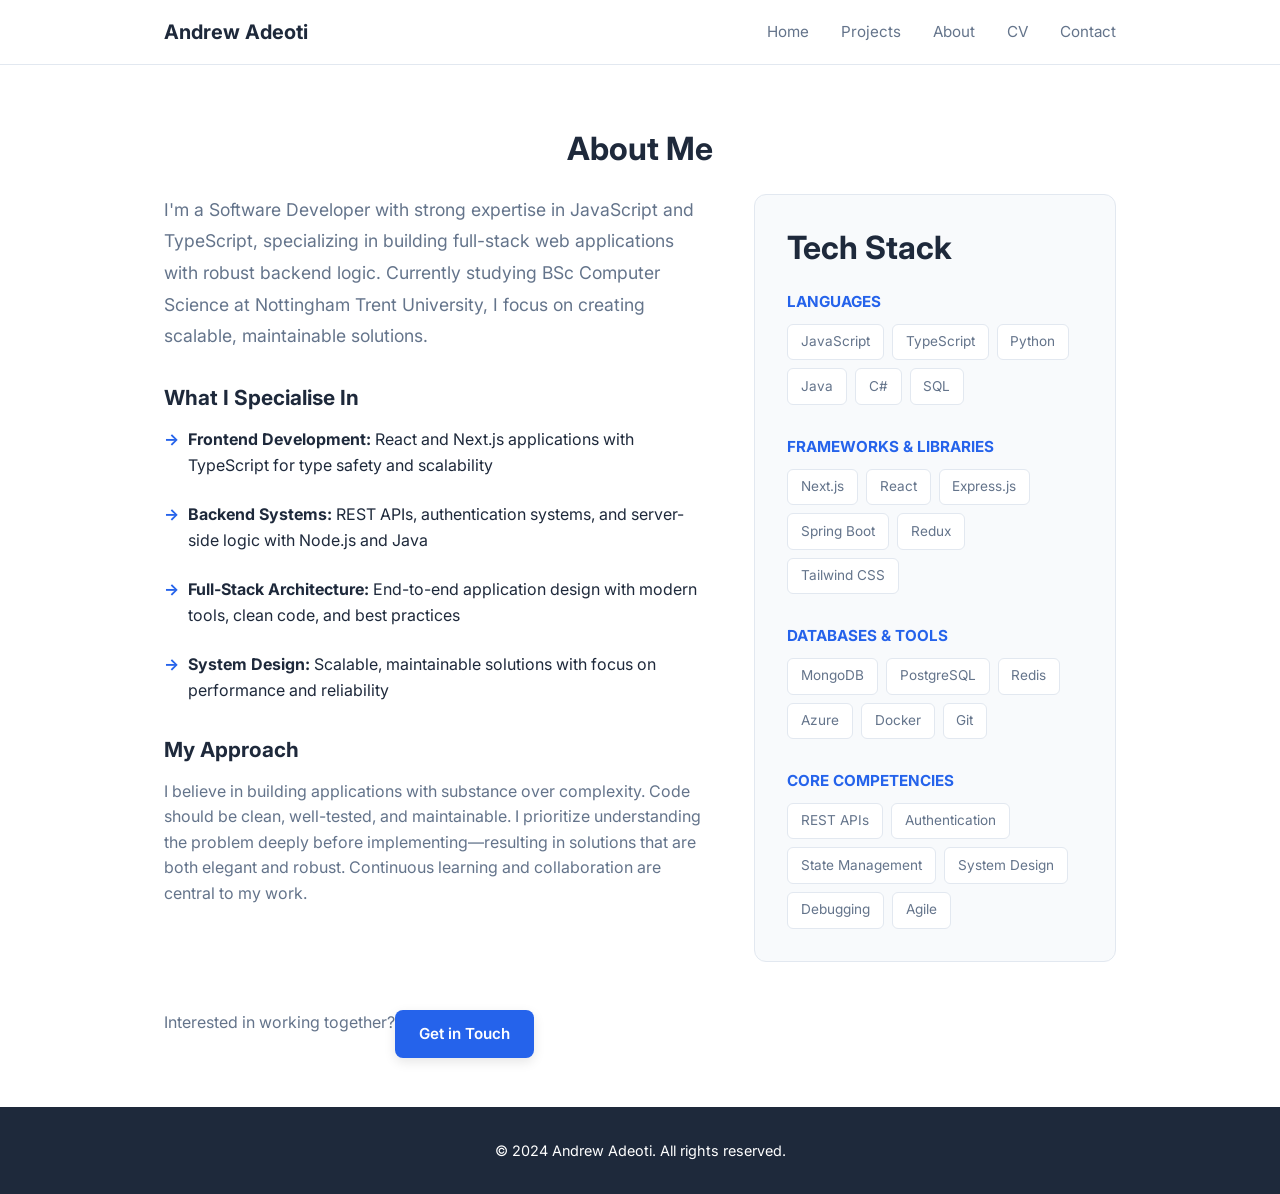
==== about.html @ a15bc528 "Update portfolio: add GitHub repositories link, profile image to homepage" ====
<!DOCTYPE html>
<html lang="en">
<head>
    <meta charset="UTF-8">
    <meta name="viewport" content="width=device-width, initial-scale=1.0">
    <title>About Andrew Adeoti - Software Developer</title>
    <link rel="stylesheet" href="styles.css">
    <link href="https://fonts.googleapis.com/css2?family=Inter:wght@400;500;600;700&display=swap" rel="stylesheet">
    <link rel="stylesheet" href="https://cdnjs.cloudflare.com/ajax/libs/font-awesome/6.0.0/css/all.min.css">
</head>
<body>
    <!-- Navigation -->
    <nav class="navbar">
        <div class="nav-container">
            <a href="index.html" class="nav-logo">Andrew Adeoti</a>
            <ul class="nav-menu">
                <li><a href="index.html" class="nav-link">Home</a></li>
                <li><a href="projects.html" class="nav-link">Projects</a></li>
                <li><a href="about.html" class="nav-link">About</a></li>
                <li><a href="cv.html" class="nav-link">CV</a></li>
                <li><a href="index.html#contact" class="nav-link">Contact</a></li>
            </ul>
            <div class="nav-theme-toggle" style="display: none;">
                <button class="theme-toggle" aria-label="Toggle dark mode">
                    <i class="fas fa-sun"></i>
                </button>
            </div>
            <div class="hamburger">
                <span class="bar"></span>
                <span class="bar"></span>
                <span class="bar"></span>
            </div>
        </div>
    </nav>

    <main style="padding-top: 80px;">
        <!-- About Section -->
        <section class="about-full">
            <div class="container">
                <h1 class="section-title">About Me</h1>
                
                <div class="about-content">
                    <div class="about-intro">
                        <p style="font-size: 1.1rem; line-height: 1.8; margin-bottom: 1.5rem;">
                            I'm a Software Developer with strong expertise in JavaScript and TypeScript, specializing in building full-stack web applications with robust backend logic. Currently studying BSc Computer Science at Nottingham Trent University, I focus on creating scalable, maintainable solutions.
                        </p>
                        
                        <h2 style="margin-top: 2rem; margin-bottom: 1rem;">What I Specialise In</h2>
                        <ul class="specialties-list">
                            <li><strong>Frontend Development:</strong> React and Next.js applications with TypeScript for type safety and scalability</li>
                            <li><strong>Backend Systems:</strong> REST APIs, authentication systems, and server-side logic with Node.js and Java</li>
                            <li><strong>Full-Stack Architecture:</strong> End-to-end application design with modern tools, clean code, and best practices</li>
                            <li><strong>System Design:</strong> Scalable, maintainable solutions with focus on performance and reliability</li>
                        </ul>

                        <h2 style="margin-top: 2rem; margin-bottom: 1rem;">My Approach</h2>
                        <p style="color: var(--text-secondary);">
                            I believe in building applications with substance over complexity. Code should be clean, well-tested, and maintainable. I prioritize understanding the problem deeply before implementing—resulting in solutions that are both elegant and robust. Continuous learning and collaboration are central to my work.
                        </p>
                    </div>

                    <div class="about-tech-stack">
                        <h2 style="margin-bottom: 1.5rem;">Tech Stack</h2>
                        
                        <div class="stack-group">
                            <h3 style="font-size: 0.95rem; color: var(--primary); text-transform: uppercase; font-weight: 700; margin-bottom: 0.75rem;">Languages</h3>
                            <div class="skill-badges">
                                <span>JavaScript</span>
                                <span>TypeScript</span>
                                <span>Python</span>
                                <span>Java</span>
                                <span>C#</span>
                                <span>SQL</span>
                            </div>
                        </div>

                        <div class="stack-group">
                            <h3 style="font-size: 0.95rem; color: var(--primary); text-transform: uppercase; font-weight: 700; margin-bottom: 0.75rem;">Frameworks & Libraries</h3>
                            <div class="skill-badges">
                                <span>Next.js</span>
                                <span>React</span>
                                <span>Express.js</span>
                                <span>Spring Boot</span>
                                <span>Redux</span>
                                <span>Tailwind CSS</span>
                            </div>
                        </div>

                        <div class="stack-group">
                            <h3 style="font-size: 0.95rem; color: var(--primary); text-transform: uppercase; font-weight: 700; margin-bottom: 0.75rem;">Databases & Tools</h3>
                            <div class="skill-badges">
                                <span>MongoDB</span>
                                <span>PostgreSQL</span>
                                <span>Redis</span>
                                <span>Azure</span>
                                <span>Docker</span>
                                <span>Git</span>
                            </div>
                        </div>

                        <div class="stack-group">
                            <h3 style="font-size: 0.95rem; color: var(--primary); text-transform: uppercase; font-weight: 700; margin-bottom: 0.75rem;">Core Competencies</h3>
                            <div class="skill-badges">
                                <span>REST APIs</span>
                                <span>Authentication</span>
                                <span>State Management</span>
                                <span>System Design</span>
                                <span>Debugging</span>
                                <span>Agile</span>
                            </div>
                        </div>
                    </div>
                </div>

                <div class="about-cta" style="margin-top: 3rem; text-align: center;">
                    <p style="margin-bottom: 1.5rem;">Interested in working together?</p>
                    <a href="/" class="btn btn-primary">Get in Touch</a>
                </div>
            </div>
        </section>
    </main>

    <!-- Footer -->
    <footer class="footer">
        <div class="container">
            <p>&copy; 2024 Andrew Adeoti. All rights reserved.</p>
        </div>
    </footer>

    <script src="script.js"></script>
</body>
</html>
---- styles.css ----
/* ====== VARIABLES & THEME ====== */
:root {
    --primary: #2563eb;
    --primary-dark: #1e40af;
    --bg-primary: #ffffff;
    --bg-secondary: #f8fafc;
    --text-primary: #1e293b;
    --text-secondary: #64748b;
    --border: #e2e8f0;
    --shadow-sm: 0 1px 2px 0 rgba(0, 0, 0, 0.05);
    --shadow-md: 0 4px 12px 0 rgba(0, 0, 0, 0.1);
    
    --spacing-xs: 0.5rem;
    --spacing-sm: 1rem;
    --spacing-md: 1.5rem;
    --spacing-lg: 2rem;
    --spacing-xl: 3rem;
}

html[data-theme="dark"] {
    --bg-primary: #0f172a;
    --bg-secondary: #1e293b;
    --text-primary: #f1f5f9;
    --text-secondary: #cbd5e1;
    --border: #334155;
}

/* ====== RESET & BASE ====== */
* {
    margin: 0;
    padding: 0;
    box-sizing: border-box;
}

html {
    scroll-behavior: smooth;
}

body {
    font-family: 'Inter', -apple-system, BlinkMacSystemFont, 'Segoe UI', sans-serif;
    line-height: 1.6;
    color: var(--text-primary);
    background-color: var(--bg-primary);
    transition: background-color 0.3s, color 0.3s;
}

.container {
    max-width: 1000px;
    margin: 0 auto;
    padding: 0 var(--spacing-md);
}

/* ====== TYPOGRAPHY ====== */
h1, h2, h3 {
    line-height: 1.3;
    font-weight: 700;
}

h1 {
    font-size: 2.5rem;
}

h2 {
    font-size: 2rem;
}

h3 {
    font-size: 1.25rem;
}

p {
    color: var(--text-secondary);
    margin-bottom: var(--spacing-sm);
}

a {
    color: var(--primary);
    text-decoration: none;
    transition: color 0.2s;
}

a:hover {
    color: var(--primary-dark);
}

/* ====== NAVIGATION ====== */
.navbar {
    position: fixed;
    top: 0;
    width: 100%;
    background: var(--bg-primary);
    border-bottom: 1px solid var(--border);
    z-index: 1000;
    backdrop-filter: blur(10px);
    background-color: rgba(255, 255, 255, 0.95);
}

html[data-theme="dark"] .navbar {
    background-color: rgba(15, 23, 42, 0.95);
}

.nav-container {
    max-width: 1000px;
    margin: 0 auto;
    padding: 0 var(--spacing-md);
    display: flex;
    justify-content: space-between;
    align-items: center;
    height: 64px;
}

.nav-logo {
    font-weight: 700;
    font-size: 1.25rem;
    color: var(--text-primary);
}

.nav-menu {
    display: flex;
    list-style: none;
    gap: var(--spacing-lg);
}

.nav-link {
    color: var(--text-secondary);
    font-size: 0.95rem;
    transition: color 0.2s;
}

.nav-link:hover {
    color: var(--primary);
}

.nav-theme-toggle {
    margin-left: var(--spacing-md);
}

.theme-toggle {
    background: none;
    border: none;
    color: var(--text-primary);
    font-size: 1.25rem;
    cursor: pointer;
    padding: var(--spacing-xs);
    border-radius: 0.5rem;
    transition: background 0.2s;
}

.theme-toggle:hover {
    background: var(--bg-secondary);
}

.hamburger {
    display: none;
    flex-direction: column;
    gap: 4px;
    cursor: pointer;
}

.bar {
    width: 24px;
    height: 2.5px;
    background: var(--text-primary);
    transition: 0.3s;
}

/* ====== SECTIONS ====== */
section {
    padding: var(--spacing-xl) 0;
}

.section-title {
    font-size: 2rem;
    text-align: center;
    margin-bottom: var(--spacing-md);
    color: var(--text-primary);
}

.section-subtitle {
    text-align: center;
    color: var(--text-secondary);
    margin-bottom: var(--spacing-xl);
}

/* ====== HERO ====== */
.hero {
    padding-top: 140px;
    padding-bottom: var(--spacing-xl);
    background: var(--bg-secondary);
}

.hero-content {
    text-align: center;
}

.hero-title {
    font-size: 3rem;
    margin-bottom: var(--spacing-md);
    color: var(--text-primary);
}

.hero-subtitle {
    font-size: 1.25rem;
    color: var(--primary);
    margin-bottom: var(--spacing-sm);
    font-weight: 600;
}

.hero-description {
    font-size: 1.05rem;
    color: var(--text-secondary);
    max-width: 600px;
    margin: 0 auto var(--spacing-lg);
    line-height: 1.8;
}

.hero-buttons {
    display: flex;
    gap: var(--spacing-sm);
    justify-content: center;
    flex-wrap: wrap;
}

/* ====== BUTTONS ====== */
.btn {
    padding: 0.75rem 1.5rem;
    border-radius: 0.5rem;
    font-weight: 600;
    font-size: 0.95rem;
    display: inline-flex;
    align-items: center;
    gap: 0.5rem;
    transition: all 0.2s;
    border: none;
    cursor: pointer;
}

.btn-primary {
    background: var(--primary);
    color: white;
    box-shadow: var(--shadow-md);
}

.btn-primary:hover {
    background: var(--primary-dark);
    box-shadow: var(--shadow-md);
    transform: translateY(-1px);
}

.btn-secondary {
    background: var(--bg-secondary);
    color: var(--text-primary);
    border: 2px solid var(--border);
}

.btn-secondary:hover {
    border-color: var(--primary);
    color: var(--primary);
}

/* ====== SKILLS PREVIEW ====== */
.skills-preview {
    background: var(--bg-primary);
}

.skills-grid {
    display: grid;
    grid-template-columns: repeat(auto-fit, minmax(280px, 1fr));
    gap: var(--spacing-lg);
    margin-bottom: var(--spacing-lg);
}

.skill-category {
    background: var(--bg-secondary);
    padding: var(--spacing-md);
    border-radius: 0.75rem;
    border: 1px solid var(--border);
}

.skill-category h3 {
    font-size: 1.1rem;
    margin-bottom: var(--spacing-sm);
    color: var(--text-primary);
}

.skill-category p {
    font-size: 0.95rem;
    color: var(--text-secondary);
    margin: 0;
}

.skills-cta {
    text-align: center;
}

.link-arrow {
    font-weight: 600;
    color: var(--primary);
    display: inline-flex;
    align-items: center;
    gap: 0.5rem;
    transition: gap 0.2s;
}

.link-arrow:hover {
    gap: 0.75rem;
}

/* ====== FEATURED PROJECTS ====== */
.featured-projects {
    background: var(--bg-secondary);
}

.projects-grid {
    display: grid;
    grid-template-columns: repeat(auto-fit, minmax(330px, 1fr));
    gap: var(--spacing-lg);
    margin-bottom: var(--spacing-lg);
}

.project-card {
    background: var(--bg-primary);
    border: 1px solid var(--border);
    border-radius: 0.75rem;
    padding: var(--spacing-lg);
    transition: all 0.3s;
}

.project-card:hover {
    border-color: var(--primary);
    box-shadow: var(--shadow-md);
    transform: translateY(-2px);
}

.project-card-header {
    display: flex;
    justify-content: space-between;
    align-items: flex-start;
    margin-bottom: var(--spacing-md);
}

.project-card-header h3 {
    margin: 0;
    color: var(--text-primary);
}

.project-year {
    font-size: 0.85rem;
    color: var(--text-secondary);
    background: var(--bg-secondary);
    padding: 0.25rem 0.75rem;
    border-radius: 0.375rem;
}

.project-card-description {
    color: var(--text-secondary);
    margin-bottom: var(--spacing-md);
    font-size: 0.95rem;
    line-height: 1.7;
}

.project-card-substance {
    margin-bottom: var(--spacing-md);
    padding-bottom: var(--spacing-md);
    border-bottom: 1px solid var(--border);
}

.substance-item {
    margin-bottom: var(--spacing-sm);
}

.substance-item strong {
    color: var(--primary);
    font-weight: 600;
    display: block;
    margin-bottom: 0.25rem;
    font-size: 0.85rem;
    text-transform: uppercase;
}

.substance-item span {
    color: var(--text-secondary);
    font-size: 0.95rem;
    line-height: 1.6;
}

.project-card-tech {
    display: flex;
    flex-wrap: wrap;
    gap: 0.5rem;
    margin-bottom: var(--spacing-md);
}

.project-card-tech span {
    font-size: 0.8rem;
    background: var(--bg-secondary);
    color: var(--text-secondary);
    padding: 0.4rem 0.8rem;
    border-radius: 0.375rem;
}

.project-card-links {
    display: flex;
    gap: var(--spacing-sm);
}

.project-card-links a {
    font-size: 0.9rem;
    font-weight: 600;
    color: var(--primary);
    display: flex;
    align-items: center;
    gap: 0.35rem;
    transition: gap 0.2s;
}

.project-card-links a:hover {
    gap: 0.5rem;
}

.projects-cta {
    text-align: center;
}

/* ====== ABOUT PREVIEW ====== */
.about-preview {
    background: var(--bg-primary);
}

.about-grid {
    display: grid;
    grid-template-columns: 1fr 1fr;
    gap: var(--spacing-xl);
    align-items: center;
}

.about-text p {
    font-size: 1rem;
    line-height: 1.8;
    color: var(--text-secondary);
    margin-bottom: var(--spacing-md);
}

.about-text p:last-child {
    margin-bottom: 0;
}

.about-cta {
    display: flex;
    align-items: flex-start;
}

/* ====== CONTACT ====== */
.contact {
    background: var(--bg-secondary);
}

.contact-wrapper {
    display: grid;
    grid-template-columns: 1fr 1fr;
    gap: var(--spacing-xl);
    margin-bottom: var(--spacing-xl);
}

.contact-info {
    display: flex;
    flex-direction: column;
    gap: var(--spacing-md);
}

.contact-info p {
    margin: 0;
    color: var(--text-secondary);
}

.contact-info strong {
    color: var(--text-primary);
}

.social-links {
    display: flex;
    gap: var(--spacing-md);
    margin-top: var(--spacing-md);
}

.social-links a {
    display: flex;
    align-items: center;
    justify-content: center;
    width: 44px;
    height: 44px;
    background: var(--bg-primary);
    border-radius: 0.5rem;
    color: var(--text-secondary);
    transition: all 0.2s;
}

.social-links a:hover {
    background: var(--primary);
    color: white;
    transform: translateY(-2px);
}

.contact-form {
    background: var(--bg-primary);
    border: 1px solid var(--border);
    border-radius: 0.75rem;
    padding: var(--spacing-lg);
}

.form-group {
    margin-bottom: var(--spacing-md);
}

.form-group input,
.form-group textarea {
    width: 100%;
    padding: 0.75rem;
    border: 1px solid var(--border);
    border-radius: 0.5rem;
    font-family: inherit;
    font-size: 0.95rem;
    color: var(--text-primary);
    background: var(--bg-primary);
    transition: border 0.2s;
}

.form-group textarea {
    resize: vertical;
    min-height: 120px;
}

.form-group input::placeholder,
.form-group textarea::placeholder {
    color: var(--text-secondary);
}

.form-group input:focus,
.form-group textarea:focus {
    outline: none;
    border-color: var(--primary);
    box-shadow: 0 0 0 3px rgba(37, 99, 235, 0.1);
}

/* ====== FOOTER ====== */
.footer {
    background: var(--text-primary);
    color: white;
    text-align: center;
    padding: var(--spacing-lg) 0;
    font-size: 0.9rem;
}

.footer p {
    margin: 0;
    color: white;
}

/* ====== RESPONSIVE ====== */
@media (max-width: 768px) {
    .hamburger {
        display: flex;
        margin-left: auto;
        margin-right: var(--spacing-sm);
    }

    .nav-menu {
        position: fixed;
        left: -100%;
        top: 64px;
        flex-direction: column;
        background-color: var(--bg-primary);
        width: 100%;
        text-align: center;
        transition: 0.3s;
        gap: 0;
        border-bottom: 1px solid var(--border);
    }

    .nav-menu.active {
        left: 0;
    }

    .nav-menu li {
        padding: var(--spacing-md) 0;
    }

    .hero-title {
        font-size: 2rem;
    }

    .hero-subtitle {
        font-size: 1rem;
    }

    .hero-buttons {
        flex-direction: column;
        align-items: center;
    }

    .about-grid,
    .contact-wrapper {
        grid-template-columns: 1fr;
    }

    .projects-grid,
    .skills-grid {
        grid-template-columns: 1fr;
    }

    section {
        padding: var(--spacing-lg) 0;
    }

    h1 {
        font-size: 2rem;
    }

    h2 {
        font-size: 1.5rem;
    }
}

@media (max-width: 480px) {
    .container {
        padding: 0 1rem;
    }

    .nav-container {
        padding: 0 1rem;
    }

    .nav-menu {
        gap: 0;
    }

    .hero-title {
        font-size: 1.5rem;
    }

    .hero-buttons {
        flex-direction: column;
        width: 100%;
    }

    .btn {
        width: 100%;
        justify-content: center;
    }

    .section-title {
        font-size: 1.5rem;
    }
}

/* ====== UTILITIES ====== */
@keyframes fadeIn {
    from {
        opacity: 0;
        transform: translateY(10px);
    }
    to {
        opacity: 1;
        transform: translateY(0);
    }
}

.project-card {
    animation: fadeIn 0.3s ease-out;
}

/* ====== SCROLLBAR ====== */
::-webkit-scrollbar {
    width: 8px;
}

::-webkit-scrollbar-track {
    background: var(--bg-secondary);
}

::-webkit-scrollbar-thumb {
    background: var(--text-secondary);
    border-radius: 4px;
}

::-webkit-scrollbar-thumb:hover {
    background: var(--primary);
}

/* ====== ABOUT PAGE ====== */
.about-full {
    background: var(--bg-primary);
}

.about-content {
    display: grid;
    grid-template-columns: 1.5fr 1fr;
    gap: var(--spacing-xl);
    margin-bottom: var(--spacing-xl);
}

.about-intro h2 {
    font-size: 1.3rem;
    margin-top: var(--spacing-lg);
    margin-bottom: var(--spacing-md);
    color: var(--text-primary);
}

.specialties-list {
    list-style: none;
    padding: 0;
}

.specialties-list li {
    margin-bottom: var(--spacing-md);
    padding-left: 1.5rem;
    position: relative;
}

.specialties-list li::before {
    content: "→";
    position: absolute;
    left: 0;
    color: var(--primary);
    font-weight: 700;
}

.about-tech-stack {
    background: var(--bg-secondary);
    padding: var(--spacing-lg);
    border-radius: 0.75rem;
    border: 1px solid var(--border);
    height: fit-content;
}

.stack-group {
    margin-bottom: var(--spacing-lg);
}

.stack-group:last-child {
    margin-bottom: 0;
}

.skill-badges {
    display: flex;
    flex-wrap: wrap;
    gap: 0.5rem;
}

.skill-badges span {
    background: var(--bg-primary);
    border: 1px solid var(--border);
    color: var(--text-secondary);
    padding: 0.4rem 0.8rem;
    border-radius: 0.375rem;
    font-size: 0.85rem;
    transition: all 0.2s;
}

.skill-badges span:hover {
    border-color: var(--primary);
    color: var(--primary);
}

@media (max-width: 768px) {
    .about-content {
        grid-template-columns: 1fr;
    }
}

/* ====== CV PAGE ====== */
.cv-page {
    background: var(--bg-primary);
}

.cv-header {
    margin-bottom: var(--spacing-xl);
    padding-bottom: var(--spacing-lg);
    border-bottom: 2px solid var(--border);
}

.cv-header h1 {
    margin-bottom: var(--spacing-xs);
}

.cv-role {
    font-size: 1.2rem;
    color: var(--primary);
    margin-bottom: var(--spacing-md);
}

.cv-contact {
    display: flex;
    flex-wrap: wrap;
    gap: var(--spacing-md);
    color: var(--text-secondary);
    font-size: 0.95rem;
}

.cv-contact span {
    display: flex;
    align-items: center;
    gap: 0.35rem;
}

.cv-contact a {
    color: var(--primary);
}

.cv-download {
    margin-bottom: var(--spacing-lg);
}

.cv-section {
    margin-bottom: var(--spacing-xl);
}

.cv-title {
    font-size: 1.3rem;
    margin-bottom: var(--spacing-lg);
    color: var(--text-primary);
    padding-bottom: var(--spacing-md);
    border-bottom: 2px solid var(--border);
}

.cv-entry {
    margin-bottom: var(--spacing-lg);
}

.cv-entry-header {
    display: flex;
    justify-content: space-between;
    align-items: flex-start;
    margin-bottom: var(--spacing-sm);
}

.cv-entry h3 {
    font-size: 1.1rem;
    margin: 0;
    color: var(--text-primary);
}

.cv-date {
    font-size: 0.9rem;
    color: var(--text-secondary);
    background: var(--bg-secondary);
    padding: 0.35rem 0.75rem;
    border-radius: 0.375rem;
    white-space: nowrap;
}

.cv-institution {
    color: var(--primary);
    font-weight: 600;
    margin-bottom: var(--spacing-sm);
}

.cv-description {
    color: var(--text-secondary);
    margin-bottom: 0;
}

.cv-bullet-list {
    list-style: none;
    padding: 0;
    margin: var(--spacing-md) 0;
}

.cv-bullet-list li {
    padding-left: 1.5rem;
    margin-bottom: 0.5rem;
    color: var(--text-secondary);
    position: relative;
}

.cv-bullet-list li::before {
    content: "✓";
    position: absolute;
    left: 0;
    color: var(--primary);
    font-weight: 700;
}

.cv-skills-grid {
    display: grid;
    grid-template-columns: repeat(auto-fit, minmax(200px, 1fr));
    gap: var(--spacing-lg);
}

.cv-skills-grid h4 {
    font-size: 0.95rem;
    color: var(--text-primary);
}

.cv-skills-grid p {
    font-size: 0.9rem;
    color: var(--text-secondary);
    margin: 0;
}

/* ====== PROJECTS PAGE ====== */
.projects-full {
    background: var(--bg-primary);
}

.detailed-project {
    margin-bottom: var(--spacing-xl);
    padding: var(--spacing-lg);
    background: var(--bg-secondary);
    border-radius: 0.75rem;
    border: 1px solid var(--border);
    position: relative;
}

.project-number {
    position: absolute;
    top: var(--spacing-md);
    right: var(--spacing-md);
    font-size: 3rem;
    font-weight: 700;
    color: var(--border);
    opacity: 0.5;
}

.detailed-project h2 {
    font-size: 1.8rem;
    margin-bottom: var(--spacing-md);
    color: var(--text-primary);
}

.project-meta {
    display: flex;
    flex-wrap: wrap;
    gap: 0.5rem;
    margin-bottom: var(--spacing-lg);
}

.badge {
    background: var(--primary);
    color: white;
    padding: 0.3rem 0.7rem;
    border-radius: 0.375rem;
    font-size: 0.8rem;
    font-weight: 600;
}

.project-details {
    display: grid;
    grid-template-columns: 2fr 1fr;
    gap: var(--spacing-lg);
}

.project-list {
    list-style: none;
    padding: 0;
    margin: var(--spacing-md) 0;
}

.project-list li {
    padding-left: 1.5rem;
    margin-bottom: 0.5rem;
    color: var(--text-secondary);
    position: relative;
}

.project-list li::before {
    content: "→";
    position: absolute;
    left: 0;
    color: var(--primary);
    font-weight: 700;
}

.tech-list {
    display: flex;
    flex-wrap: wrap;
    gap: 0.5rem;
}

.tech-list span {
    background: var(--bg-primary);
    border: 1px solid var(--border);
    color: var(--text-secondary);
    padding: 0.4rem 0.8rem;
    border-radius: 0.375rem;
    font-size: 0.85rem;
}

.impact-list {
    list-style: none;
    padding: 0;
    margin: 0;
}

.impact-list li {
    padding-left: 1.25rem;
    margin-bottom: 0.5rem;
    color: var(--text-secondary);
    font-size: 0.9rem;
    position: relative;
}

.impact-list li::before {
    content: "🎯";
    position: absolute;
    left: 0;
}

.project-links {
    display: flex;
    gap: 0.5rem;
    flex-wrap: wrap;
}

@media (max-width: 768px) {
    .project-details {
        grid-template-columns: 1fr;
    }
    
    .detailed-project {
        padding: var(--spacing-md);
    }
    
    .project-number {
        font-size: 2rem;
    }
}

/* ====== SKILLS PAGE ====== */
.skills-page {
    background: var(--bg-primary);
}

.skill-category-section {
    margin-bottom: var(--spacing-xl);
}

.category-heading {
    font-size: 1.5rem;
    margin-bottom: var(--spacing-lg);
    color: var(--text-primary);
    padding-bottom: var(--spacing-md);
    border-bottom: 2px solid var(--border);
}

.skills-showcase {
    display: grid;
    grid-template-columns: repeat(auto-fit, minmax(280px, 1fr));
    gap: var(--spacing-lg);
    margin-bottom: var(--spacing-xl);
}

.skill-item {
    background: var(--bg-secondary);
    padding: var(--spacing-md);
    border-radius: 0.75rem;
    border: 1px solid var(--border);
}

.skill-item h3 {
    font-size: 1rem;
    margin-bottom: var(--spacing-sm);
    color: var(--text-primary);
}

.skill-bar {
    width: 100%;
    height: 6px;
    background: var(--border);
    border-radius: 3px;
    overflow: hidden;
    margin-bottom: var(--spacing-sm);
}

.skill-fill {
    height: 100%;
    background: var(--primary);
    border-radius: 3px;
    transition: width 0.3s;
}

.skill-desc {
    font-size: 0.85rem;
    color: var(--text-secondary);
    margin: 0;
}

.practices-grid {
    display: grid;
    grid-template-columns: repeat(auto-fit, minmax(260px, 1fr));
    gap: var(--spacing-lg);
}

.practice-card {
    background: var(--bg-secondary);
    padding: var(--spacing-lg);
    border-radius: 0.75rem;
    border: 1px solid var(--border);
    transition: all 0.3s;
}

.practice-card:hover {
    border-color: var(--primary);
    transform: translateY(-2px);
}

.practice-card h3 {
    font-size: 1rem;
    margin-bottom: var(--spacing-sm);
    color: var(--primary);
    display: flex;
    align-items: center;
    gap: 0.5rem;
}

.practice-card p {
    font-size: 0.9rem;
    margin: 0;
    color: var(--text-secondary);
}
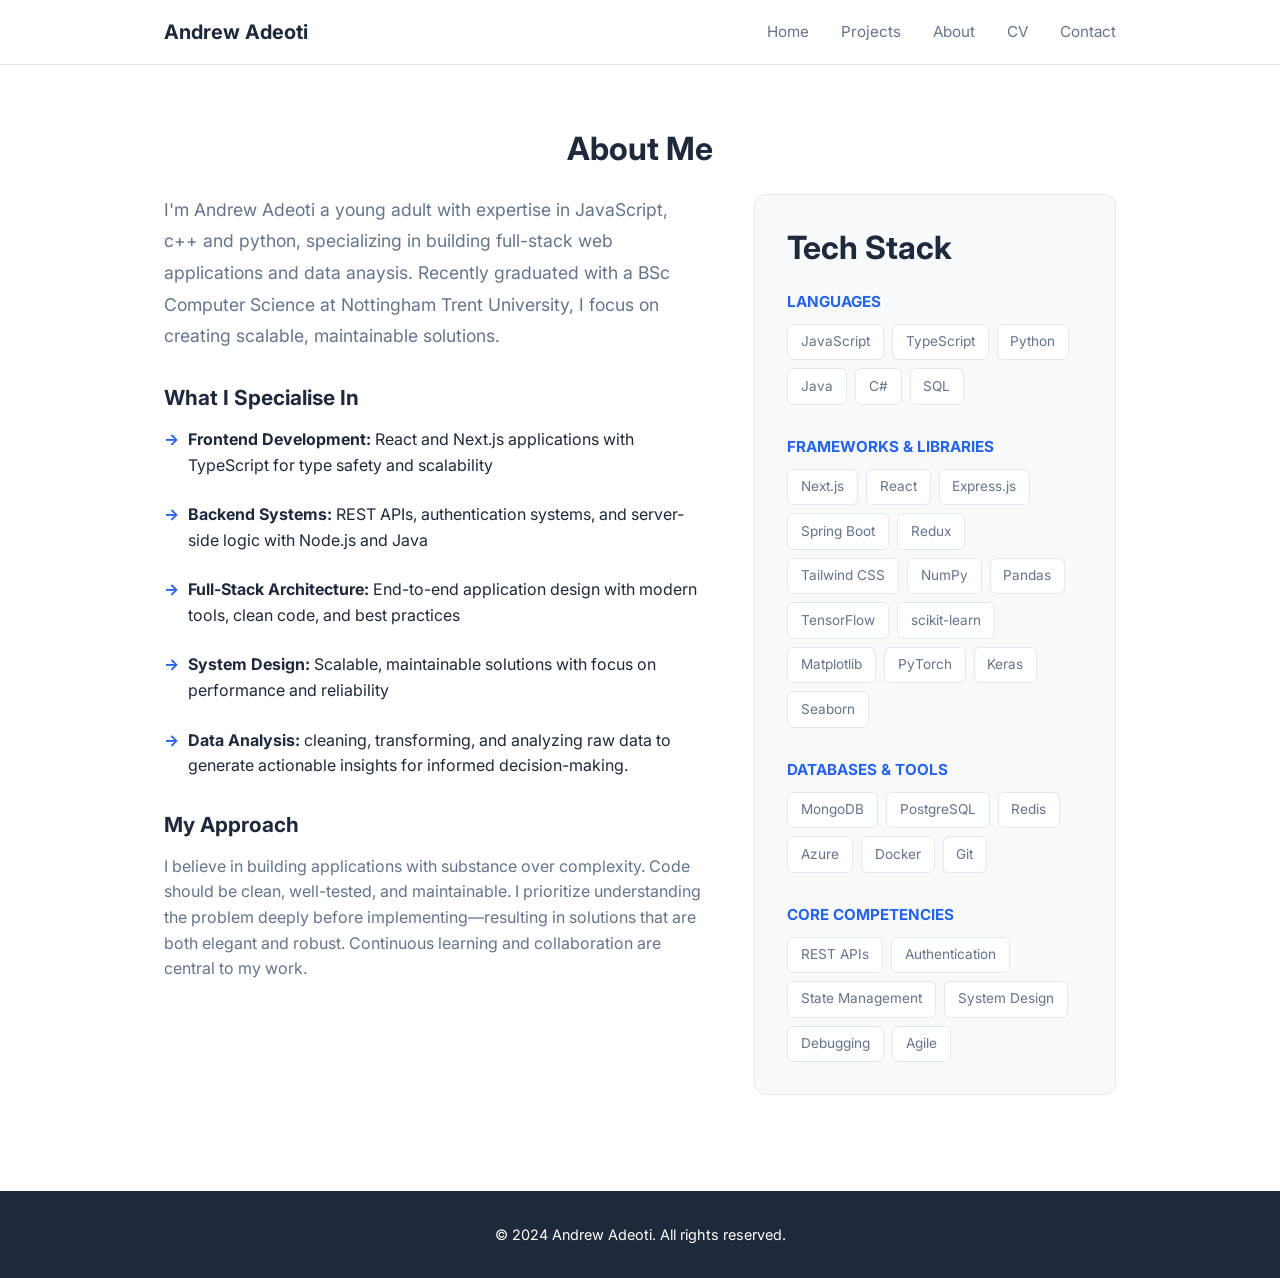
==== commit 3b552f86: "Remove emojis from documentation files" ====
--- a/about.html
+++ b/about.html
@@ -42,7 +42,7 @@
                 <div class="about-content">
                     <div class="about-intro">
                         <p style="font-size: 1.1rem; line-height: 1.8; margin-bottom: 1.5rem;">
-                            I'm a Software Developer with strong expertise in JavaScript and TypeScript, specializing in building full-stack web applications with robust backend logic. Currently studying BSc Computer Science at Nottingham Trent University, I focus on creating scalable, maintainable solutions.
+                            I'm Andrew Adeoti a young adult with expertise in JavaScript, c++ and python, specializing in building full-stack web applications and data anaysis. Recently graduated with a BSc Computer Science at Nottingham Trent University, I focus on creating scalable, maintainable solutions.
                         </p>
                         
                         <h2 style="margin-top: 2rem; margin-bottom: 1rem;">What I Specialise In</h2>
@@ -51,6 +51,7 @@
                             <li><strong>Backend Systems:</strong> REST APIs, authentication systems, and server-side logic with Node.js and Java</li>
                             <li><strong>Full-Stack Architecture:</strong> End-to-end application design with modern tools, clean code, and best practices</li>
                             <li><strong>System Design:</strong> Scalable, maintainable solutions with focus on performance and reliability</li>
+                            <li><strong>Data Analysis:</strong> cleaning, transforming, and analyzing raw data to generate actionable insights for informed decision-making.</li>
                         </ul>
 
                         <h2 style="margin-top: 2rem; margin-bottom: 1rem;">My Approach</h2>
@@ -83,6 +84,14 @@
                                 <span>Spring Boot</span>
                                 <span>Redux</span>
                                 <span>Tailwind CSS</span>
+                                <span>NumPy</span>
+                                <span>Pandas</span>
+                                <span>TensorFlow</span>
+                                <span>scikit-learn</span>
+                                <span>Matplotlib</span>
+                                <span>PyTorch</span>
+                                <span>Keras</span>
+                                <span>Seaborn</span>
                             </div>
                         </div>
 
@@ -113,8 +122,7 @@
                 </div>
 
                 <div class="about-cta" style="margin-top: 3rem; text-align: center;">
-                    <p style="margin-bottom: 1.5rem;">Interested in working together?</p>
-                    <a href="/" class="btn btn-primary">Get in Touch</a>
+
                 </div>
             </div>
         </section>
